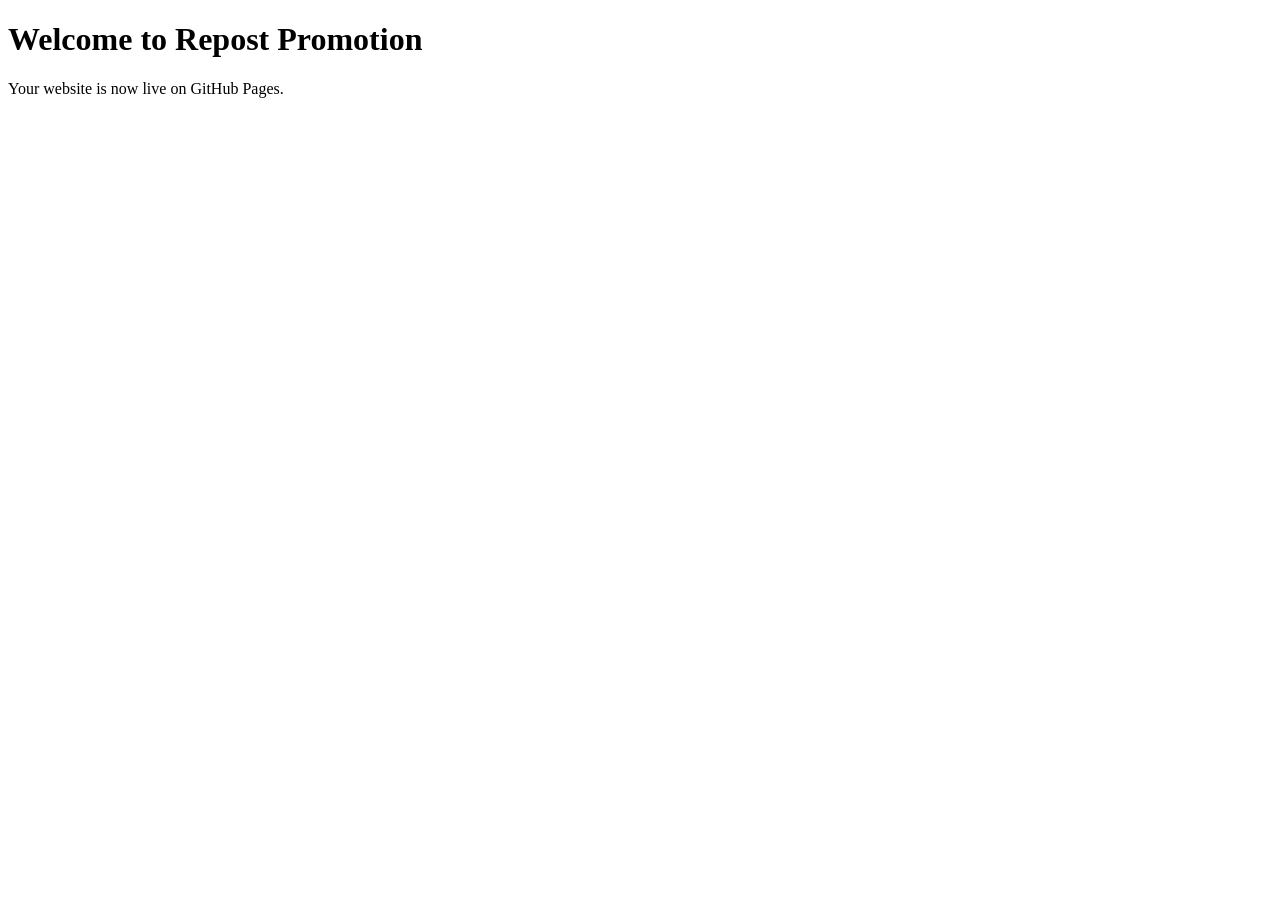
==== index.html @ 3991dccb "Create index.html" ====
<!DOCTYPE html>
<html lang="en">
<head>
    <meta charset="UTF-8">
    <meta name="viewport" content="width=device-width, initial-scale=1.0">
    <title>Repost Promotion</title>
</head>
<body>

<h1>Welcome to Repost Promotion</h1>

<p>Your website is now live on GitHub Pages.</p>

</body>
</html>
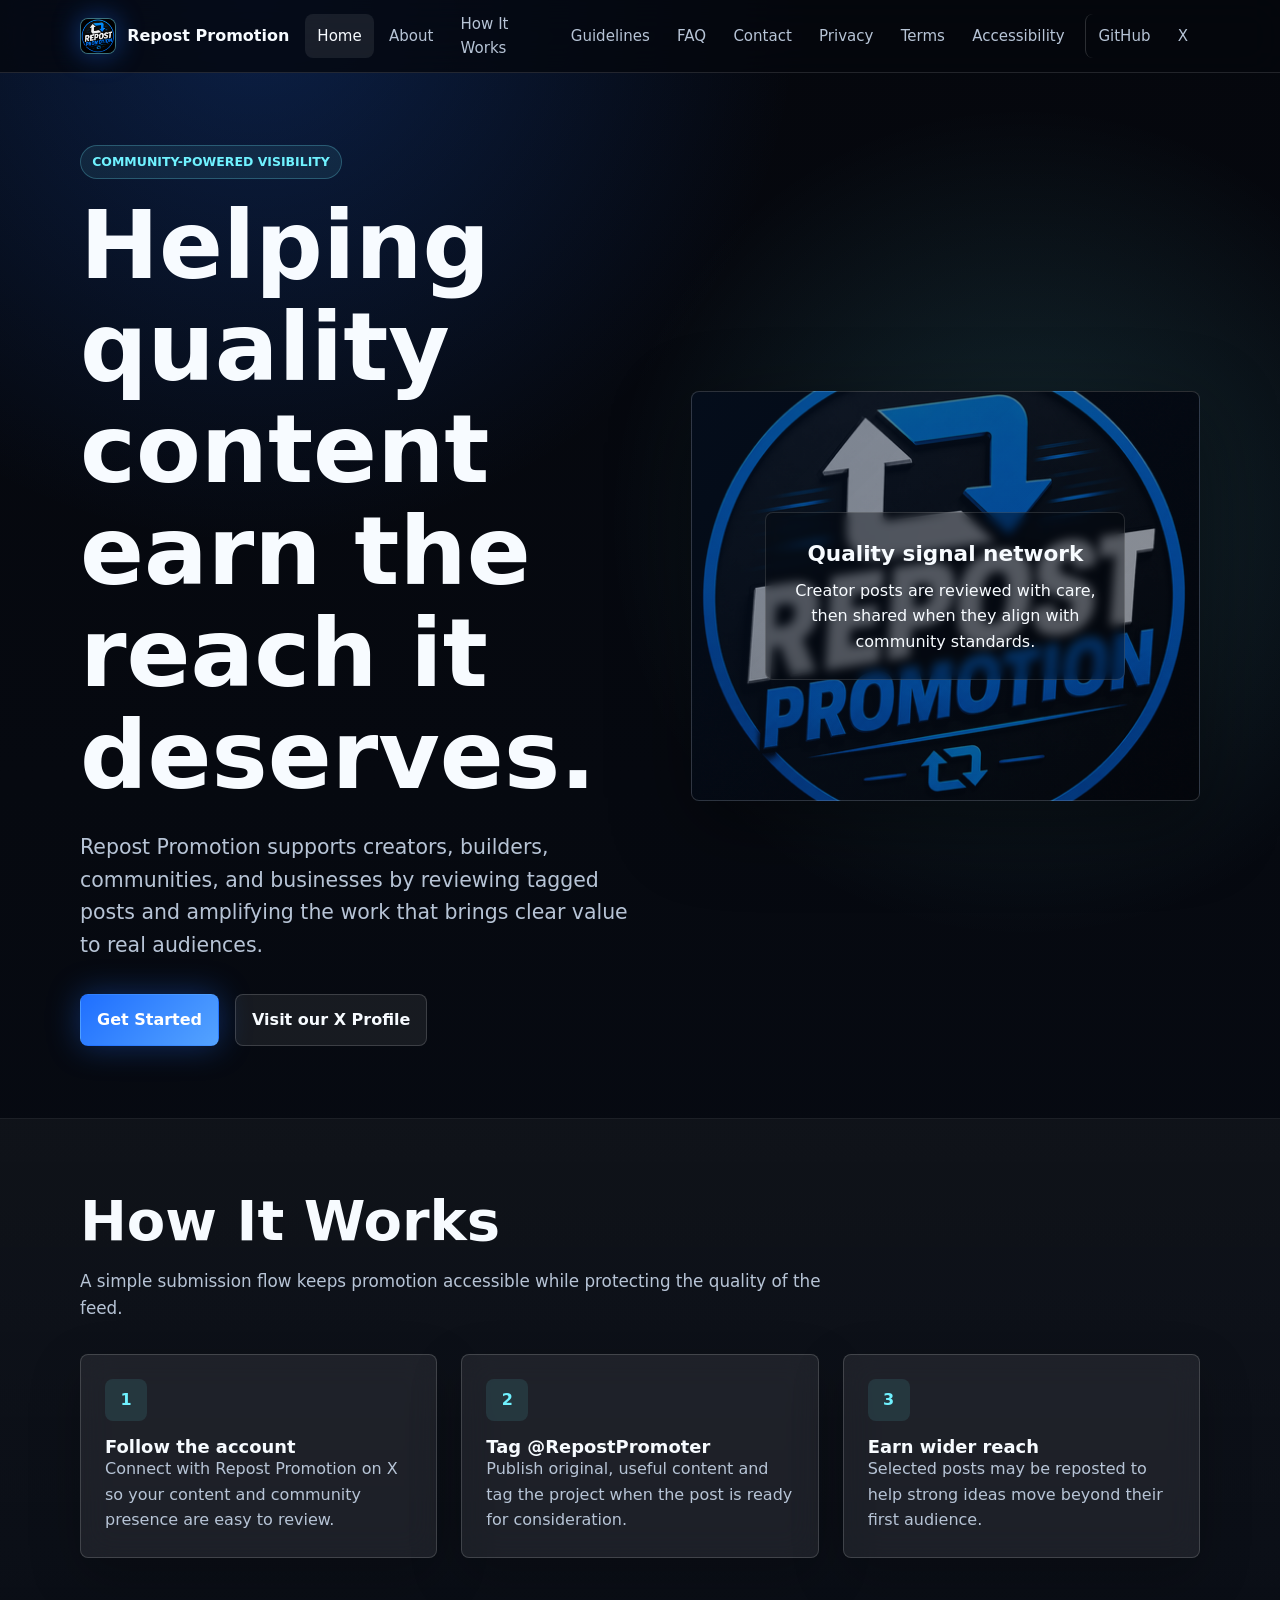
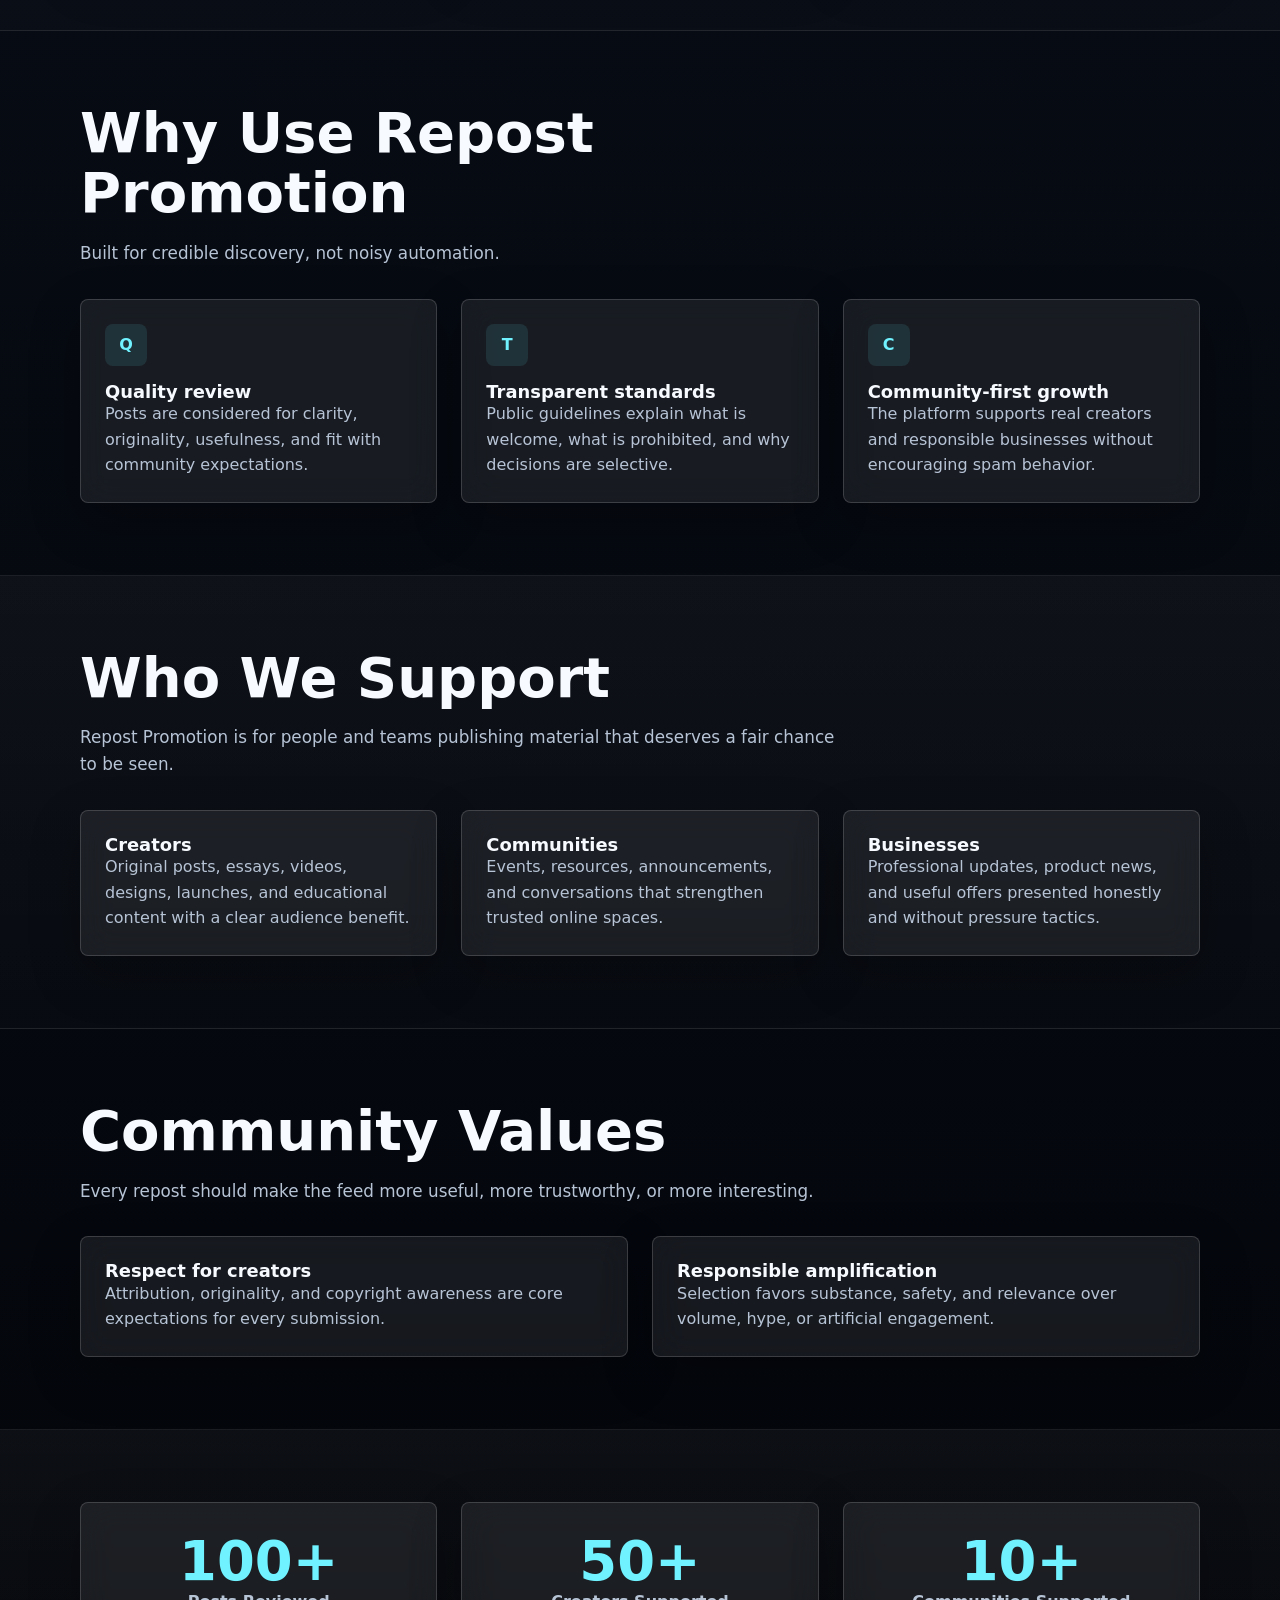
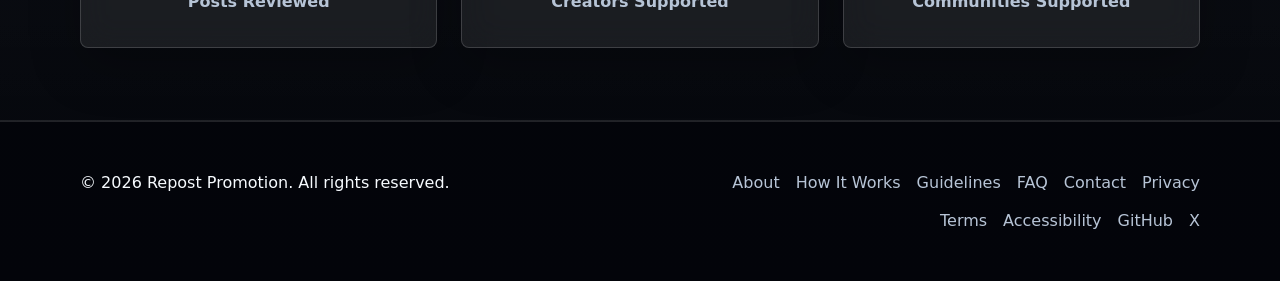
==== commit 5da61d26: "Add files via upload" ====
--- a/index.html
+++ b/index.html
@@ -1,15 +1,106 @@
-<!DOCTYPE html>
+﻿<!doctype html>
 <html lang="en">
 <head>
-    <meta charset="UTF-8">
-    <meta name="viewport" content="width=device-width, initial-scale=1.0">
-    <title>Repost Promotion</title>
+  <meta charset="utf-8">
+  <meta name="viewport" content="width=device-width, initial-scale=1">
+  <title>Repost Promotion | Community Reposts for Quality Content</title>
+  <meta name="description" content="Repost Promotion helps quality content reach wider audiences through trusted community reposts, transparent review, and responsible sharing standards.">
+  <link rel="canonical" href="https://repostpromotion.github.io/repost-promotion/">
+  <meta property="og:type" content="website">
+  <meta property="og:title" content="Repost Promotion | Community Reposts for Quality Content">
+  <meta property="og:description" content="A professional community repost platform built around quality, credibility, and creator respect.">
+  <meta property="og:url" content="https://repostpromotion.github.io/repost-promotion/">
+  <meta property="og:image" content="https://repostpromotion.github.io/repost-promotion/images/hero.webp">
+  <meta name="twitter:card" content="summary_large_image">
+  <meta name="twitter:title" content="Repost Promotion">
+  <meta name="twitter:description" content="Helping quality content reach a wider audience through community reposts.">
+  <meta name="theme-color" content="#1f6fff">
+  <link rel="icon" href="images/favicon.png">
+  <link rel="manifest" href="manifest.webmanifest">
+  <link rel="stylesheet" href="css/style.css">
+  <link rel="stylesheet" href="css/animations.css">
+  <link rel="stylesheet" href="css/responsive.css">
+  <script type="application/ld+json">{"@context":"https://schema.org","@type":"Organization","name":"Repost Promotion","url":"https://repostpromotion.github.io/repost-promotion/","sameAs":["https://github.com/RepostPromotion","https://x.com/RepostPromoter"],"description":"A community repost platform helping quality content reach a wider audience."}</script>
 </head>
 <body>
-
-<h1>Welcome to Repost Promotion</h1>
-
-<p>Your website is now live on GitHub Pages.</p>
-
+  <a class="skip-link" href="#main">Skip to content</a>
+  <header class="site-header">
+    <div class="container nav-wrap">
+      <a class="brand" href="index.html" aria-label="Repost Promotion home"><img class="brand-logo" src="images/repost.png" alt="" width="36" height="36"><span>Repost Promotion</span></a>
+      <button class="nav-toggle" type="button" data-nav-toggle aria-expanded="false" aria-controls="site-nav"><span class="sr-only">Open navigation</span><span class="nav-toggle-lines" aria-hidden="true"></span></button>
+      <nav class="site-nav" id="site-nav" data-site-nav aria-label="Primary navigation">
+        <a href="index.html" aria-current="page">Home</a><a href="about.html">About</a><a href="how-it-works.html">How It Works</a><a href="guidelines.html">Guidelines</a><a href="faq.html">FAQ</a><a href="contact.html">Contact</a><a href="privacy.html">Privacy</a><a href="terms.html">Terms</a><a href="accessibility.html">Accessibility</a><a class="external-nav" href="https://github.com/RepostPromotion">GitHub</a><a href="https://x.com/RepostPromoter">X</a>
+      </nav>
+    </div>
+  </header>
+  <main id="main">
+    <section class="hero">
+      <div class="container hero-grid">
+        <div class="reveal">
+          <p class="eyebrow">Community-powered visibility</p>
+          <h1>Helping quality content earn the reach it deserves.</h1>
+          <p class="lead">Repost Promotion supports creators, builders, communities, and businesses by reviewing tagged posts and amplifying the work that brings clear value to real audiences.</p>
+          <div class="actions"><a class="button button-primary" href="how-it-works.html">Get Started</a><a class="button button-secondary" href="https://x.com/RepostPromoter">Visit our X Profile</a></div>
+        </div>
+        <div class="hero-visual reveal">
+          <div class="image-fallback"><div class="signal-card"><strong>Quality signal network</strong><p>Creator posts are reviewed with care, then shared when they align with community standards.</p></div></div>
+        </div>
+      </div>
+    </section>
+    <section class="section section-alt" id="how-it-works">
+      <div class="container">
+        <div class="section-head reveal"><h2>How It Works</h2><p>A simple submission flow keeps promotion accessible while protecting the quality of the feed.</p></div>
+        <div class="grid grid-3">
+          <article class="card reveal"><div class="icon">1</div><h3>Follow the account</h3><p>Connect with Repost Promotion on X so your content and community presence are easy to review.</p></article>
+          <article class="card reveal"><div class="icon">2</div><h3>Tag @RepostPromoter</h3><p>Publish original, useful content and tag the project when the post is ready for consideration.</p></article>
+          <article class="card reveal"><div class="icon">3</div><h3>Earn wider reach</h3><p>Selected posts may be reposted to help strong ideas move beyond their first audience.</p></article>
+        </div>
+      </div>
+    </section>
+    <section class="section">
+      <div class="container">
+        <div class="section-head reveal"><h2>Why Use Repost Promotion</h2><p>Built for credible discovery, not noisy automation.</p></div>
+        <div class="grid grid-3">
+          <article class="card reveal"><div class="icon">Q</div><h3>Quality review</h3><p>Posts are considered for clarity, originality, usefulness, and fit with community expectations.</p></article>
+          <article class="card reveal"><div class="icon">T</div><h3>Transparent standards</h3><p>Public guidelines explain what is welcome, what is prohibited, and why decisions are selective.</p></article>
+          <article class="card reveal"><div class="icon">C</div><h3>Community-first growth</h3><p>The platform supports real creators and responsible businesses without encouraging spam behavior.</p></article>
+        </div>
+      </div>
+    </section>
+    <section class="section section-alt">
+      <div class="container">
+        <div class="section-head reveal"><h2>Who We Support</h2><p>Repost Promotion is for people and teams publishing material that deserves a fair chance to be seen.</p></div>
+        <div class="grid grid-3">
+          <article class="card reveal"><h3>Creators</h3><p>Original posts, essays, videos, designs, launches, and educational content with a clear audience benefit.</p></article>
+          <article class="card reveal"><h3>Communities</h3><p>Events, resources, announcements, and conversations that strengthen trusted online spaces.</p></article>
+          <article class="card reveal"><h3>Businesses</h3><p>Professional updates, product news, and useful offers presented honestly and without pressure tactics.</p></article>
+        </div>
+      </div>
+    </section>
+    <section class="section">
+      <div class="container">
+        <div class="section-head reveal"><h2>Community Values</h2><p>Every repost should make the feed more useful, more trustworthy, or more interesting.</p></div>
+        <div class="grid grid-2">
+          <article class="card reveal"><h3>Respect for creators</h3><p>Attribution, originality, and copyright awareness are core expectations for every submission.</p></article>
+          <article class="card reveal"><h3>Responsible amplification</h3><p>Selection favors substance, safety, and relevance over volume, hype, or artificial engagement.</p></article>
+        </div>
+      </div>
+    </section>
+    <section class="section section-alt">
+      <div class="container grid stats">
+        <div class="card stat reveal"><strong>100+</strong><span>Posts Reviewed</span></div>
+        <div class="card stat reveal"><strong>50+</strong><span>Creators Supported</span></div>
+        <div class="card stat reveal"><strong>10+</strong><span>Communities Supported</span></div>
+      </div>
+    </section>
+  </main>
+  <footer class="site-footer">
+    <div class="container footer-grid">
+      <p>&copy; <span data-current-year></span> Repost Promotion. All rights reserved.</p>
+      <nav class="footer-links" aria-label="Footer navigation"><a href="about.html">About</a><a href="how-it-works.html">How It Works</a><a href="guidelines.html">Guidelines</a><a href="faq.html">FAQ</a><a href="contact.html">Contact</a><a href="privacy.html">Privacy</a><a href="terms.html">Terms</a><a href="accessibility.html">Accessibility</a><a href="https://github.com/RepostPromotion">GitHub</a><a href="https://x.com/RepostPromoter">X</a></nav>
+    </div>
+  </footer>
+  <button class="back-to-top" type="button" data-back-to-top aria-label="Back to top">&uarr;</button>
+  <script src="js/main.js" defer></script><script src="js/navigation.js" defer></script><script src="js/animations.js" defer></script>
 </body>
 </html>
--- a/css/style.css
+++ b/css/style.css
@@ -0,0 +1,621 @@
+:root {
+  --bg: #05070d;
+  --bg-soft: #09111f;
+  --surface: rgba(255, 255, 255, 0.075);
+  --surface-strong: rgba(255, 255, 255, 0.12);
+  --text: #f7fbff;
+  --muted: #b7c4d6;
+  --line: rgba(255, 255, 255, 0.16);
+  --primary: #1f6fff;
+  --primary-strong: #54a3ff;
+  --cyan: #70f2ff;
+  --gray: #202734;
+  --shadow: 0 24px 80px rgba(0, 0, 0, 0.42);
+  --radius: 8px;
+  --container: 1120px;
+  --space-1: 0.5rem;
+  --space-2: 0.75rem;
+  --space-3: 1rem;
+  --space-4: 1.5rem;
+  --space-5: 2rem;
+  --space-6: 3rem;
+  --space-7: 4.5rem;
+  --font: Inter, ui-sans-serif, system-ui, -apple-system, BlinkMacSystemFont, "Segoe UI", sans-serif;
+}
+
+* {
+  box-sizing: border-box;
+}
+
+html {
+  scroll-behavior: smooth;
+}
+
+body {
+  margin: 0;
+  min-width: 320px;
+  color: var(--text);
+  background:
+    radial-gradient(circle at 20% 0%, rgba(31, 111, 255, 0.24), transparent 34rem),
+    radial-gradient(circle at 80% 15%, rgba(112, 242, 255, 0.14), transparent 26rem),
+    linear-gradient(180deg, var(--bg), #070b13 45%, #03050a);
+  font-family: var(--font);
+  line-height: 1.6;
+  text-rendering: optimizeLegibility;
+}
+
+body.menu-open {
+  overflow: hidden;
+}
+
+img {
+  max-width: 100%;
+  display: block;
+}
+
+a {
+  color: inherit;
+}
+
+a:focus-visible,
+button:focus-visible,
+summary:focus-visible {
+  outline: 3px solid var(--cyan);
+  outline-offset: 4px;
+}
+
+.skip-link {
+  position: absolute;
+  left: 1rem;
+  top: -5rem;
+  z-index: 1000;
+  padding: 0.75rem 1rem;
+  color: #03111d;
+  background: var(--cyan);
+  border-radius: var(--radius);
+  font-weight: 700;
+}
+
+.skip-link:focus {
+  top: 1rem;
+}
+
+.container {
+  width: min(100% - 2rem, var(--container));
+  margin-inline: auto;
+}
+
+.site-header {
+  position: sticky;
+  top: 0;
+  z-index: 100;
+  border-bottom: 1px solid rgba(255, 255, 255, 0.12);
+  background: rgba(5, 7, 13, 0.78);
+  backdrop-filter: blur(18px);
+}
+
+.nav-wrap {
+  min-height: 72px;
+  display: flex;
+  align-items: center;
+  justify-content: space-between;
+  gap: var(--space-3);
+}
+
+.brand {
+  display: inline-flex;
+  align-items: center;
+  gap: 0.7rem;
+  min-width: max-content;
+  text-decoration: none;
+  font-weight: 800;
+}
+
+.brand-logo {
+  width: 36px;
+  height: 36px;
+  border: 1px solid rgba(112, 242, 255, 0.4);
+  border-radius: var(--radius);
+  object-fit: cover;
+  background: rgba(255, 255, 255, 0.08);
+  box-shadow: 0 0 28px rgba(31, 111, 255, 0.45);
+}
+
+.nav-toggle {
+  width: 44px;
+  height: 44px;
+  display: none;
+  place-items: center;
+  border: 1px solid var(--line);
+  border-radius: var(--radius);
+  color: var(--text);
+  background: var(--surface);
+  cursor: pointer;
+}
+
+.nav-toggle-lines,
+.nav-toggle-lines::before,
+.nav-toggle-lines::after {
+  width: 20px;
+  height: 2px;
+  display: block;
+  background: currentColor;
+  transition: transform 180ms ease, opacity 180ms ease;
+}
+
+.nav-toggle-lines::before,
+.nav-toggle-lines::after {
+  content: "";
+  position: relative;
+}
+
+.nav-toggle-lines::before {
+  top: -7px;
+}
+
+.nav-toggle-lines::after {
+  top: 5px;
+}
+
+.nav-toggle[aria-expanded="true"] .nav-toggle-lines {
+  transform: rotate(45deg);
+}
+
+.nav-toggle[aria-expanded="true"] .nav-toggle-lines::before {
+  transform: translateY(7px) rotate(90deg);
+}
+
+.nav-toggle[aria-expanded="true"] .nav-toggle-lines::after {
+  opacity: 0;
+}
+
+.site-nav {
+  display: flex;
+  align-items: center;
+  gap: 0.2rem;
+}
+
+.site-nav a {
+  padding: 0.6rem 0.75rem;
+  border-radius: var(--radius);
+  color: var(--muted);
+  font-size: 0.94rem;
+  text-decoration: none;
+  transition: color 160ms ease, background 160ms ease;
+}
+
+.site-nav a:hover,
+.site-nav a[aria-current="page"] {
+  color: var(--text);
+  background: rgba(255, 255, 255, 0.08);
+}
+
+.external-nav {
+  border-left: 1px solid var(--line);
+  margin-left: 0.35rem;
+  padding-left: 0.35rem;
+}
+
+.hero {
+  min-height: calc(100vh - 72px);
+  display: grid;
+  align-items: center;
+  padding: var(--space-7) 0;
+  overflow: hidden;
+}
+
+.hero-grid {
+  display: grid;
+  grid-template-columns: minmax(0, 1.05fr) minmax(280px, 0.95fr);
+  gap: var(--space-6);
+  align-items: center;
+}
+
+.eyebrow {
+  width: fit-content;
+  margin: 0 0 var(--space-3);
+  padding: 0.38rem 0.7rem;
+  border: 1px solid rgba(112, 242, 255, 0.25);
+  border-radius: 999px;
+  color: var(--cyan);
+  background: rgba(112, 242, 255, 0.08);
+  font-size: 0.78rem;
+  font-weight: 800;
+  text-transform: uppercase;
+}
+
+h1,
+h2,
+h3 {
+  margin: 0;
+  line-height: 1.08;
+  letter-spacing: 0;
+}
+
+h1 {
+  max-width: 780px;
+  font-size: clamp(2.5rem, 8vw, 5.9rem);
+}
+
+h2 {
+  font-size: clamp(2rem, 5vw, 3.5rem);
+}
+
+h3 {
+  font-size: 1.12rem;
+}
+
+p {
+  margin: 0;
+}
+
+.lead {
+  max-width: 720px;
+  margin-top: var(--space-4);
+  color: var(--muted);
+  font-size: clamp(1.05rem, 2.5vw, 1.28rem);
+}
+
+.actions {
+  display: flex;
+  flex-wrap: wrap;
+  gap: var(--space-3);
+  margin-top: var(--space-5);
+}
+
+.actions-center {
+  justify-content: center;
+}
+
+.button {
+  min-height: 46px;
+  display: inline-flex;
+  align-items: center;
+  justify-content: center;
+  gap: 0.55rem;
+  padding: 0.78rem 1rem;
+  border: 1px solid transparent;
+  border-radius: var(--radius);
+  font-weight: 800;
+  text-decoration: none;
+  transition: transform 160ms ease, border-color 160ms ease, background 160ms ease;
+}
+
+.button:hover {
+  transform: translateY(-2px);
+}
+
+.button-primary {
+  color: white;
+  background: linear-gradient(135deg, var(--primary), var(--primary-strong));
+  box-shadow: 0 0 32px rgba(31, 111, 255, 0.36);
+}
+
+.button-secondary {
+  border-color: var(--line);
+  color: var(--text);
+  background: rgba(255, 255, 255, 0.07);
+}
+
+.hero-visual {
+  position: relative;
+  min-height: 410px;
+  border: 1px solid var(--line);
+  border-radius: 8px;
+  overflow: hidden;
+  background:
+    linear-gradient(135deg, rgba(8, 25, 52, 0.52), rgba(7, 14, 27, 0.42)),
+    url("../images/repost.png") center / cover no-repeat,
+    #09111f;
+  box-shadow: var(--shadow);
+}
+
+.image-fallback {
+  position: absolute;
+  inset: 0;
+  display: grid;
+  place-items: center;
+  padding: var(--space-5);
+  text-align: center;
+}
+
+.signal-card {
+  position: relative;
+  width: min(100%, 360px);
+  padding: var(--space-4);
+  border: 1px solid rgba(255, 255, 255, 0.13);
+  border-radius: var(--radius);
+  background: rgba(5, 7, 13, 0.38);
+  backdrop-filter: blur(5px);
+  overflow: hidden;
+}
+
+.signal-card strong,
+.signal-card p {
+  position: relative;
+  z-index: 1;
+}
+
+.signal-card strong {
+  display: block;
+  margin-bottom: 0.4rem;
+  font-size: 1.35rem;
+}
+
+.section {
+  padding: var(--space-7) 0;
+}
+
+.section-alt {
+  background: linear-gradient(180deg, rgba(255, 255, 255, 0.035), rgba(255, 255, 255, 0.01));
+  border-block: 1px solid rgba(255, 255, 255, 0.08);
+}
+
+.section-head {
+  max-width: 760px;
+  margin-bottom: var(--space-5);
+}
+
+.section-head p {
+  margin-top: var(--space-3);
+  color: var(--muted);
+  font-size: 1.05rem;
+}
+
+.grid {
+  display: grid;
+  gap: var(--space-4);
+}
+
+.grid-3 {
+  grid-template-columns: repeat(3, minmax(0, 1fr));
+}
+
+.grid-2 {
+  grid-template-columns: repeat(2, minmax(0, 1fr));
+}
+
+.card,
+.glass-panel {
+  border: 1px solid var(--line);
+  border-radius: var(--radius);
+  background: var(--surface);
+  box-shadow: 0 18px 52px rgba(0, 0, 0, 0.24);
+  backdrop-filter: blur(16px);
+}
+
+.card {
+  padding: var(--space-4);
+}
+
+.card p,
+.glass-panel p,
+.legal-content p,
+.legal-content li {
+  color: var(--muted);
+}
+
+.icon {
+  width: 42px;
+  height: 42px;
+  display: grid;
+  place-items: center;
+  margin-bottom: var(--space-3);
+  border-radius: var(--radius);
+  color: var(--cyan);
+  background: rgba(112, 242, 255, 0.1);
+  font-weight: 900;
+}
+
+.stats {
+  grid-template-columns: repeat(3, minmax(0, 1fr));
+}
+
+.stat {
+  padding: var(--space-5);
+  text-align: center;
+}
+
+.stat strong {
+  display: block;
+  color: var(--cyan);
+  font-size: clamp(2rem, 5vw, 3.4rem);
+  line-height: 1;
+}
+
+.stat span {
+  color: var(--muted);
+  font-weight: 700;
+}
+
+.page-hero {
+  padding: var(--space-7) 0 var(--space-6);
+}
+
+.page-hero .lead {
+  max-width: 820px;
+}
+
+.step {
+  display: grid;
+  grid-template-columns: auto 1fr;
+  gap: var(--space-3);
+}
+
+.step-number {
+  width: 42px;
+  height: 42px;
+  display: grid;
+  place-items: center;
+  border-radius: 50%;
+  color: white;
+  background: var(--primary);
+  font-weight: 900;
+}
+
+.legal-content {
+  max-width: 840px;
+}
+
+.legal-content h2 {
+  margin-top: var(--space-6);
+  font-size: 1.7rem;
+}
+
+.legal-content p,
+.legal-content ul {
+  margin-top: var(--space-3);
+}
+
+.legal-content ul {
+  padding-left: 1.25rem;
+}
+
+.faq-list {
+  display: grid;
+  gap: var(--space-3);
+}
+
+.faq-item {
+  overflow: hidden;
+}
+
+.faq-item summary {
+  display: flex;
+  align-items: center;
+  justify-content: space-between;
+  gap: var(--space-3);
+  padding: var(--space-4);
+  cursor: pointer;
+  font-weight: 800;
+  list-style: none;
+}
+
+.faq-item summary::-webkit-details-marker {
+  display: none;
+}
+
+.faq-item summary::after {
+  content: "+";
+  color: var(--cyan);
+  font-size: 1.4rem;
+}
+
+.faq-item[open] summary::after {
+  content: "-";
+}
+
+.faq-item p {
+  padding: 0 var(--space-4) var(--space-4);
+}
+
+.contact-methods {
+  align-items: stretch;
+}
+
+.future-slot {
+  color: var(--muted);
+  border-style: dashed;
+}
+
+.site-footer {
+  padding: var(--space-6) 0;
+  border-top: 1px solid rgba(255, 255, 255, 0.12);
+  background: rgba(3, 5, 10, 0.72);
+}
+
+.footer-grid {
+  display: grid;
+  grid-template-columns: 1.2fr 1fr;
+  gap: var(--space-5);
+}
+
+.footer-links {
+  display: flex;
+  flex-wrap: wrap;
+  gap: 0.75rem 1rem;
+  justify-content: flex-end;
+}
+
+.footer-links a {
+  color: var(--muted);
+  text-decoration: none;
+}
+
+.footer-links a:hover {
+  color: var(--text);
+}
+
+.back-to-top {
+  position: fixed;
+  right: 1rem;
+  bottom: 1rem;
+  z-index: 90;
+  width: 44px;
+  height: 44px;
+  border: 1px solid var(--line);
+  border-radius: var(--radius);
+  color: white;
+  background: rgba(31, 111, 255, 0.9);
+  box-shadow: var(--shadow);
+  cursor: pointer;
+  opacity: 0;
+  pointer-events: none;
+  transform: translateY(12px);
+  transition: opacity 160ms ease, transform 160ms ease;
+}
+
+.back-to-top.is-visible {
+  opacity: 1;
+  pointer-events: auto;
+  transform: translateY(0);
+}
+
+.not-found {
+  min-height: calc(100vh - 72px);
+  display: grid;
+  place-items: center;
+  text-align: center;
+}
+
+.orbital {
+  width: 180px;
+  height: 180px;
+  margin: 0 auto var(--space-5);
+  border: 1px solid rgba(112, 242, 255, 0.36);
+  border-radius: 50%;
+  position: relative;
+}
+
+.orbital::before,
+.orbital::after {
+  content: "";
+  position: absolute;
+  inset: 24px;
+  border: 1px solid rgba(31, 111, 255, 0.5);
+  border-radius: 50%;
+  transform: rotate(50deg);
+}
+
+.orbital span {
+  position: absolute;
+  left: 50%;
+  top: -8px;
+  width: 16px;
+  height: 16px;
+  border-radius: 50%;
+  background: var(--cyan);
+  box-shadow: 0 0 24px rgba(112, 242, 255, 0.9);
+}
+
+.sr-only {
+  position: absolute;
+  width: 1px;
+  height: 1px;
+  padding: 0;
+  margin: -1px;
+  overflow: hidden;
+  clip: rect(0, 0, 0, 0);
+  white-space: nowrap;
+  border: 0;
+}
--- a/css/animations.css
+++ b/css/animations.css
@@ -0,0 +1,50 @@
+.reveal {
+  opacity: 0;
+  transform: translateY(18px);
+  transition: opacity 580ms ease, transform 580ms ease;
+}
+
+.reveal.is-visible {
+  opacity: 1;
+  transform: translateY(0);
+}
+
+.hero-visual {
+  animation: float-panel 7s ease-in-out infinite;
+}
+
+.orbital {
+  animation: rotate-ring 8s linear infinite;
+}
+
+@keyframes float-panel {
+  0%,
+  100% {
+    transform: translateY(0);
+  }
+  50% {
+    transform: translateY(-10px);
+  }
+}
+
+@keyframes rotate-ring {
+  to {
+    transform: rotate(360deg);
+  }
+}
+
+@media (prefers-reduced-motion: reduce) {
+  *,
+  *::before,
+  *::after {
+    scroll-behavior: auto !important;
+    animation-duration: 0.01ms !important;
+    animation-iteration-count: 1 !important;
+    transition-duration: 0.01ms !important;
+  }
+
+  .reveal {
+    opacity: 1;
+    transform: none;
+  }
+}
--- a/css/responsive.css
+++ b/css/responsive.css
@@ -0,0 +1,89 @@
+@media (max-width: 980px) {
+  .nav-toggle {
+    display: grid;
+  }
+
+  .site-nav {
+    position: fixed;
+    inset: 72px 0 auto 0;
+    display: grid;
+    gap: 0;
+    padding: 1rem;
+    border-bottom: 1px solid var(--line);
+    background: rgba(5, 7, 13, 0.96);
+    transform: translateY(-120%);
+    visibility: hidden;
+    transition: transform 180ms ease, visibility 180ms ease;
+  }
+
+  .site-nav.is-open {
+    transform: translateY(0);
+    visibility: visible;
+  }
+
+  .site-nav a {
+    min-height: 46px;
+    display: flex;
+    align-items: center;
+  }
+
+  .external-nav {
+    border-left: 0;
+    border-top: 1px solid var(--line);
+    margin-left: 0;
+    padding-left: 0.75rem;
+  }
+
+  .hero-grid,
+  .grid-3,
+  .grid-2,
+  .stats,
+  .footer-grid {
+    grid-template-columns: 1fr;
+  }
+
+  .hero {
+    min-height: auto;
+  }
+
+  .hero-visual {
+    min-height: 320px;
+  }
+
+  .hero-visual img {
+    min-height: 320px;
+  }
+
+  .footer-links {
+    justify-content: flex-start;
+  }
+}
+
+@media (max-width: 560px) {
+  .container {
+    width: min(100% - 1.25rem, var(--container));
+  }
+
+  .brand span {
+    max-width: 175px;
+    white-space: nowrap;
+    overflow: hidden;
+    text-overflow: ellipsis;
+  }
+
+  .actions,
+  .button {
+    width: 100%;
+  }
+
+  .section,
+  .page-hero {
+    padding: 3.5rem 0;
+  }
+
+  .card,
+  .stat,
+  .signal-card {
+    padding: 1.15rem;
+  }
+}
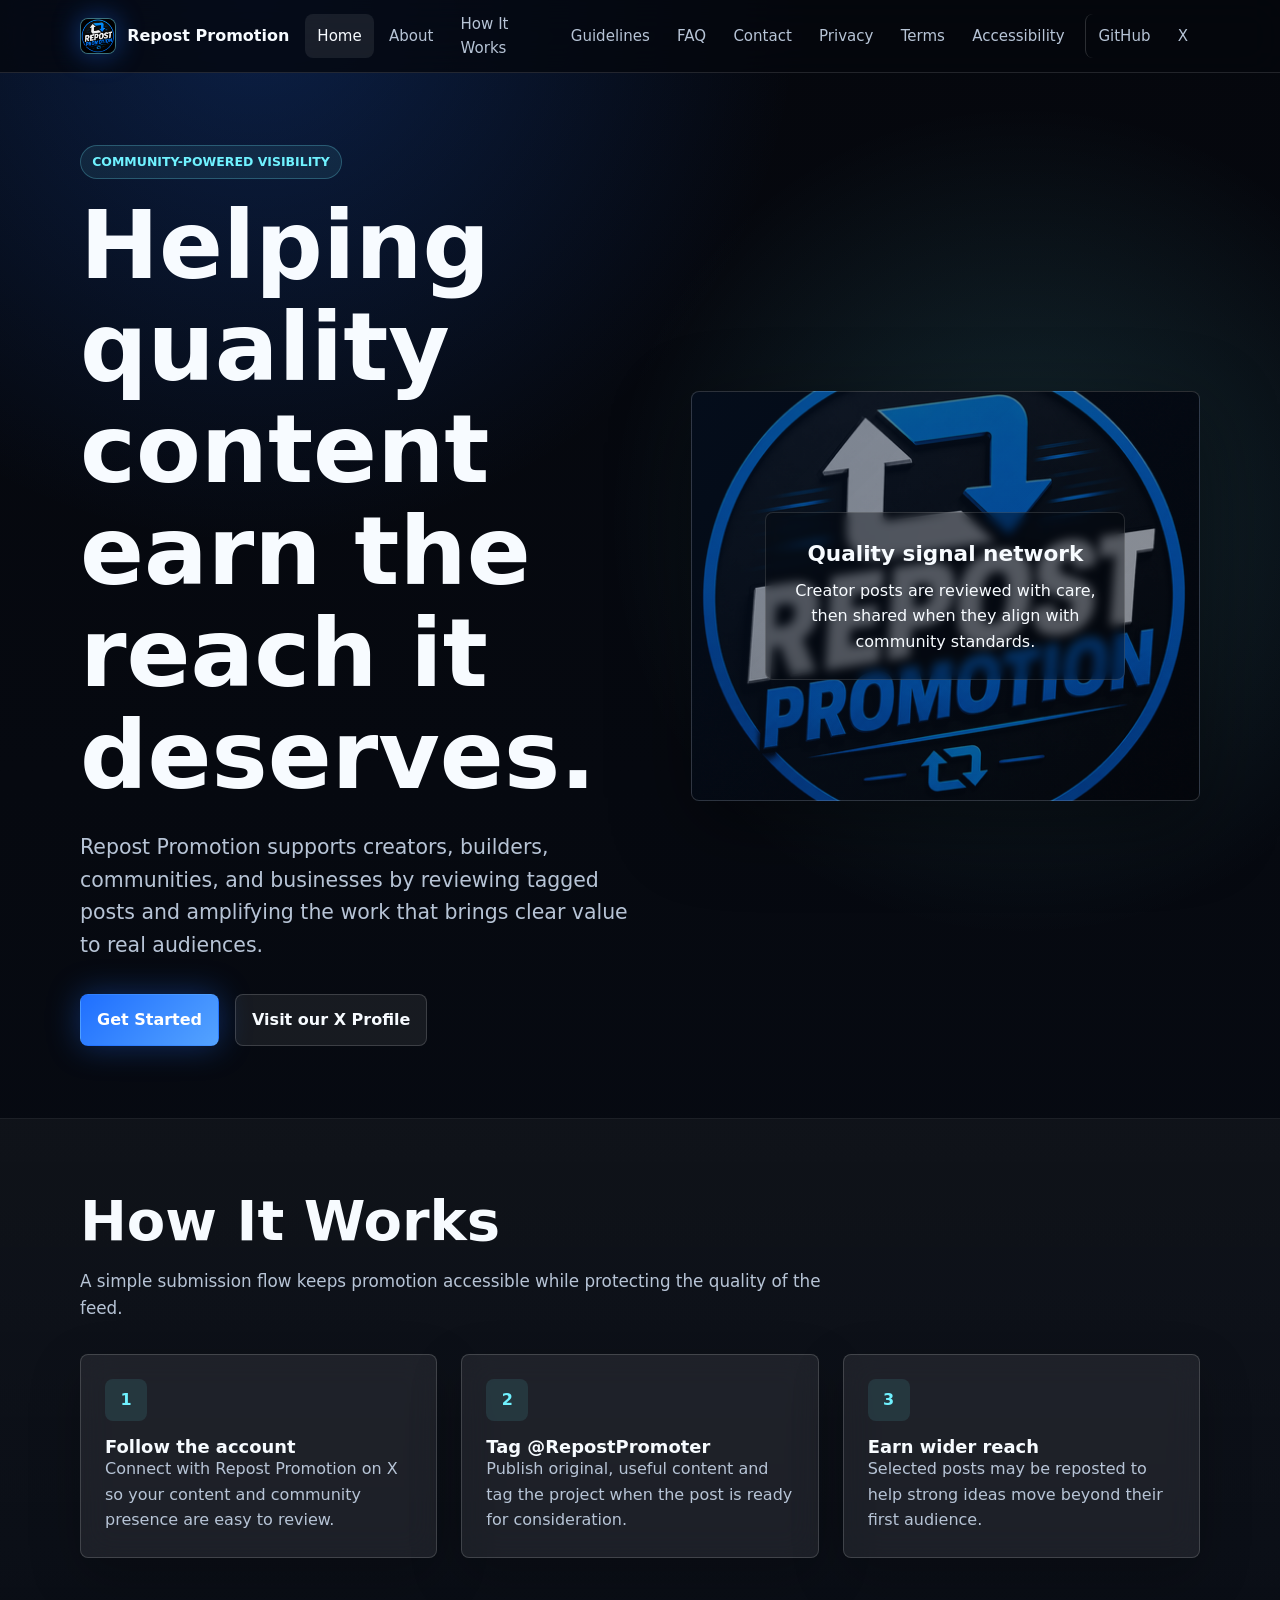
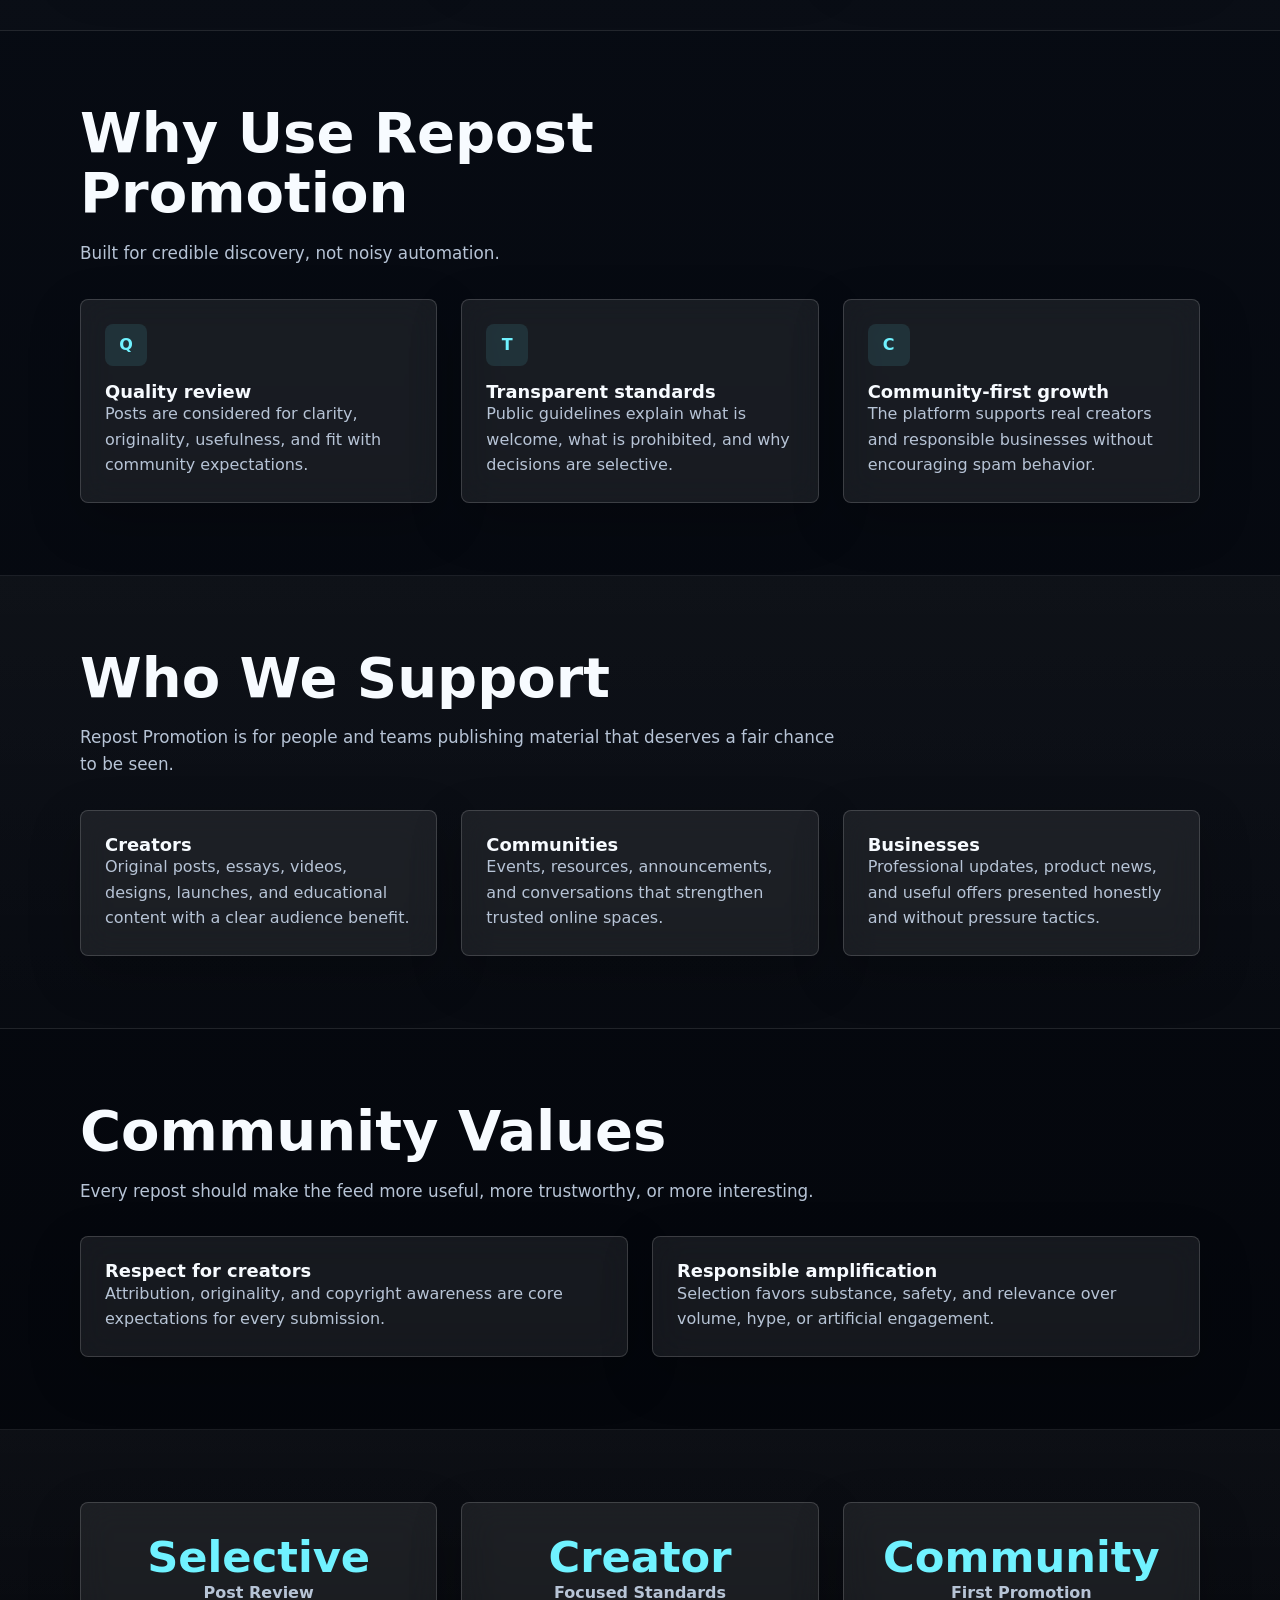
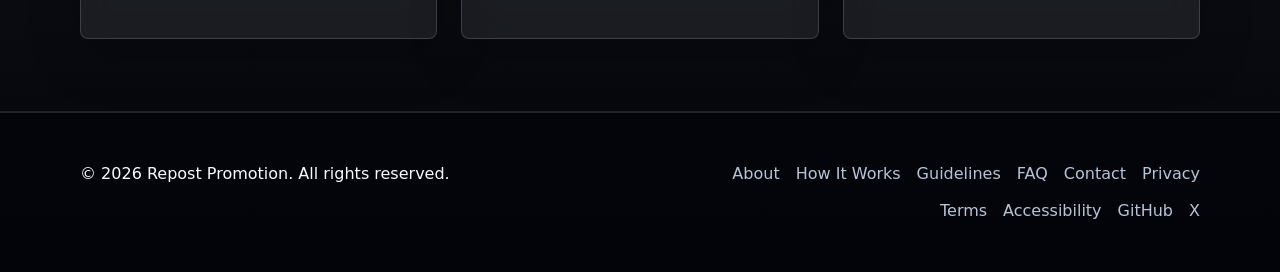
==== commit 28901b42: "Update index.html" ====
--- a/index.html
+++ b/index.html
@@ -1,4 +1,4 @@
-﻿<!doctype html>
+<!doctype html>
 <html lang="en">
 <head>
   <meta charset="utf-8">
@@ -87,10 +87,10 @@
       </div>
     </section>
     <section class="section section-alt">
-      <div class="container grid stats">
-        <div class="card stat reveal"><strong>100+</strong><span>Posts Reviewed</span></div>
-        <div class="card stat reveal"><strong>50+</strong><span>Creators Supported</span></div>
-        <div class="card stat reveal"><strong>10+</strong><span>Communities Supported</span></div>
+        <div class="container grid stats">
+        <div class="card stat reveal"><strong>Selective</strong><span>Post Review</span></div>
+        <div class="card stat reveal"><strong>Creator</strong><span>Focused Standards</span></div>
+        <div class="card stat reveal"><strong>Community</strong><span>First Promotion</span></div>
       </div>
     </section>
   </main>
--- a/css/style.css
+++ b/css/style.css
@@ -419,8 +419,8 @@
 .stat strong {
   display: block;
   color: var(--cyan);
-  font-size: clamp(2rem, 5vw, 3.4rem);
-  line-height: 1;
+  font-size: clamp(1.6rem, 3.5vw, 2.7rem);
+  line-height: 1.05;
 }
 
 .stat span {
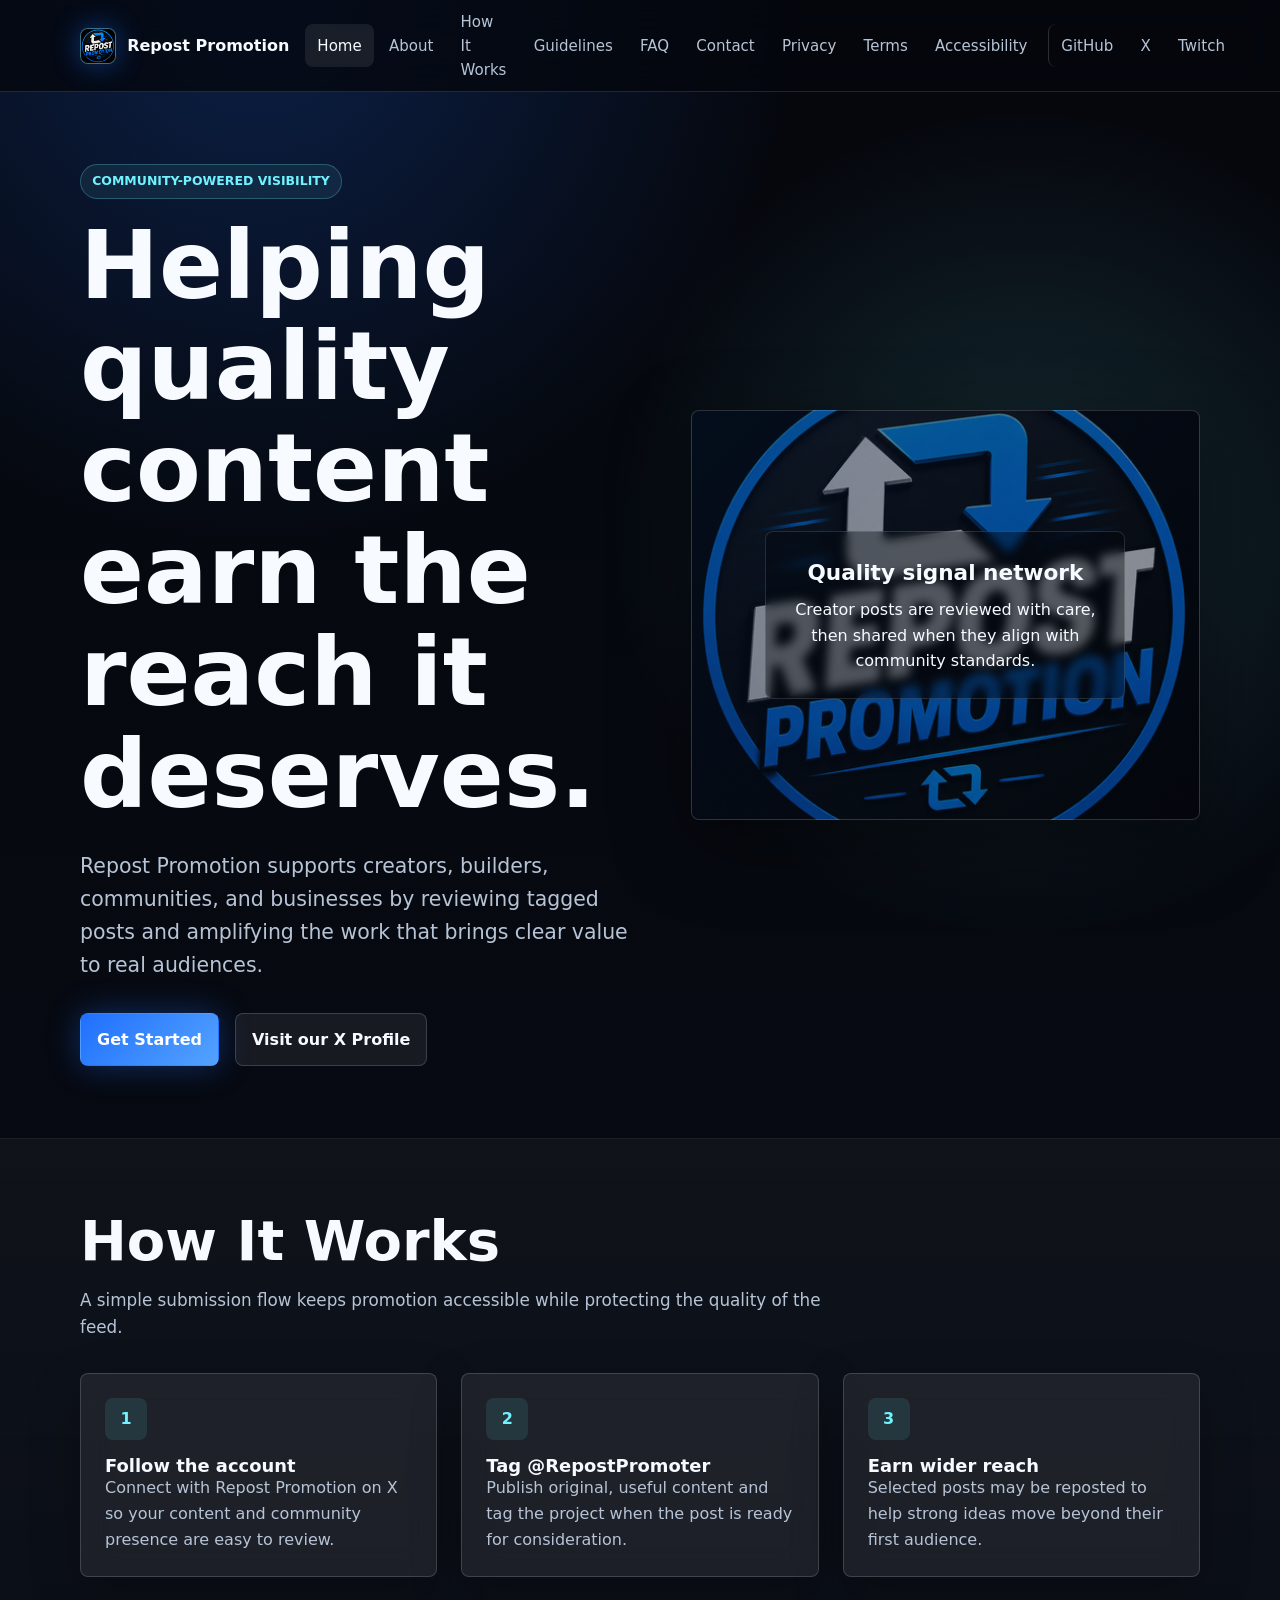
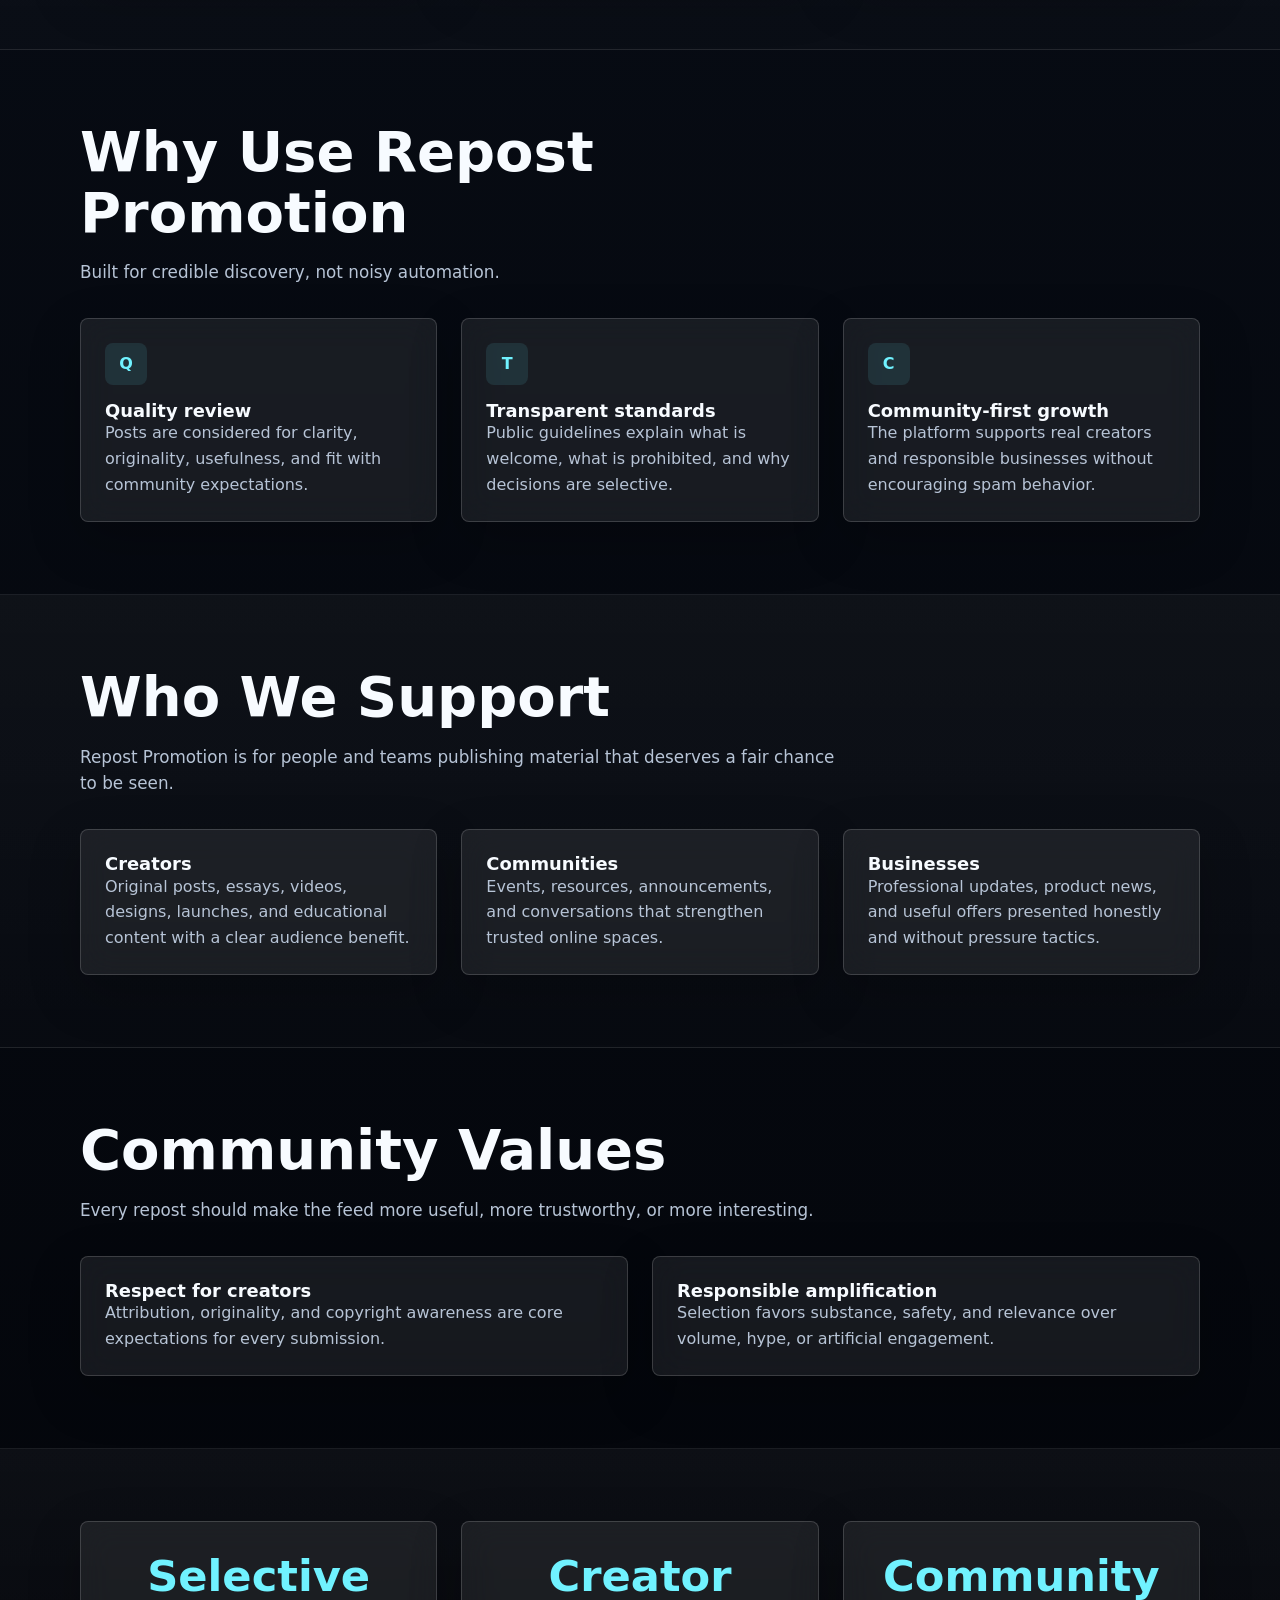
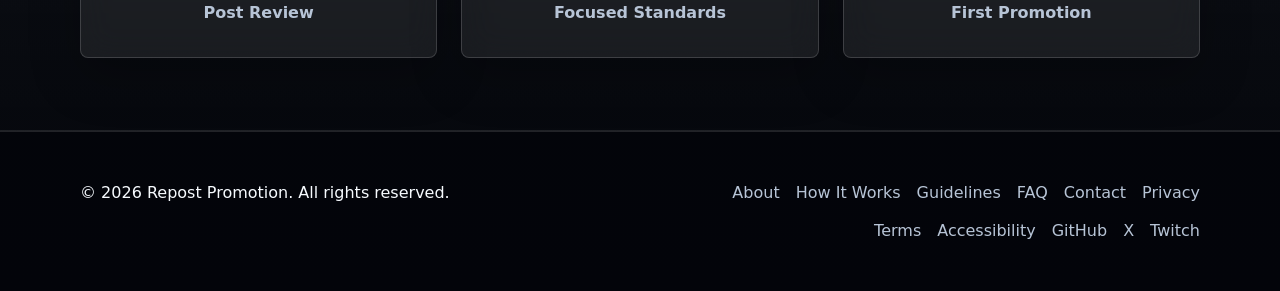
==== commit d706ebc9: "Update index.html" ====
--- a/index.html
+++ b/index.html
@@ -20,7 +20,7 @@
   <link rel="stylesheet" href="css/style.css">
   <link rel="stylesheet" href="css/animations.css">
   <link rel="stylesheet" href="css/responsive.css">
-  <script type="application/ld+json">{"@context":"https://schema.org","@type":"Organization","name":"Repost Promotion","url":"https://repostpromotion.github.io/repost-promotion/","sameAs":["https://github.com/RepostPromotion","https://x.com/RepostPromoter"],"description":"A community repost platform helping quality content reach a wider audience."}</script>
+  <script type="application/ld+json">{"@context":"https://schema.org","@type":"Organization","name":"Repost Promotion","url":"https://repostpromotion.github.io/repost-promotion/","sameAs":["https://github.com/RepostPromotion","https://x.com/RepostPromoter","https://www.twitch.tv/repostpromoter/about"],"description":"A community repost platform helping quality content reach a wider audience."}</script>
 </head>
 <body>
   <a class="skip-link" href="#main">Skip to content</a>
@@ -29,7 +29,7 @@
       <a class="brand" href="index.html" aria-label="Repost Promotion home"><img class="brand-logo" src="images/repost.png" alt="" width="36" height="36"><span>Repost Promotion</span></a>
       <button class="nav-toggle" type="button" data-nav-toggle aria-expanded="false" aria-controls="site-nav"><span class="sr-only">Open navigation</span><span class="nav-toggle-lines" aria-hidden="true"></span></button>
       <nav class="site-nav" id="site-nav" data-site-nav aria-label="Primary navigation">
-        <a href="index.html" aria-current="page">Home</a><a href="about.html">About</a><a href="how-it-works.html">How It Works</a><a href="guidelines.html">Guidelines</a><a href="faq.html">FAQ</a><a href="contact.html">Contact</a><a href="privacy.html">Privacy</a><a href="terms.html">Terms</a><a href="accessibility.html">Accessibility</a><a class="external-nav" href="https://github.com/RepostPromotion">GitHub</a><a href="https://x.com/RepostPromoter">X</a>
+        <a href="index.html" aria-current="page">Home</a><a href="about.html">About</a><a href="how-it-works.html">How It Works</a><a href="guidelines.html">Guidelines</a><a href="faq.html">FAQ</a><a href="contact.html">Contact</a><a href="privacy.html">Privacy</a><a href="terms.html">Terms</a><a href="accessibility.html">Accessibility</a><a class="external-nav" href="https://github.com/RepostPromotion">GitHub</a><a href="https://x.com/RepostPromoter">X</a><a href="https://www.twitch.tv/repostpromoter/about">Twitch</a>
       </nav>
     </div>
   </header>
@@ -97,7 +97,7 @@
   <footer class="site-footer">
     <div class="container footer-grid">
       <p>&copy; <span data-current-year></span> Repost Promotion. All rights reserved.</p>
-      <nav class="footer-links" aria-label="Footer navigation"><a href="about.html">About</a><a href="how-it-works.html">How It Works</a><a href="guidelines.html">Guidelines</a><a href="faq.html">FAQ</a><a href="contact.html">Contact</a><a href="privacy.html">Privacy</a><a href="terms.html">Terms</a><a href="accessibility.html">Accessibility</a><a href="https://github.com/RepostPromotion">GitHub</a><a href="https://x.com/RepostPromoter">X</a></nav>
+      <nav class="footer-links" aria-label="Footer navigation"><a href="about.html">About</a><a href="how-it-works.html">How It Works</a><a href="guidelines.html">Guidelines</a><a href="faq.html">FAQ</a><a href="contact.html">Contact</a><a href="privacy.html">Privacy</a><a href="terms.html">Terms</a><a href="accessibility.html">Accessibility</a><a href="https://github.com/RepostPromotion">GitHub</a><a href="https://x.com/RepostPromoter">X</a><a href="https://www.twitch.tv/repostpromoter/about">Twitch</a></nav>
     </div>
   </footer>
   <button class="back-to-top" type="button" data-back-to-top aria-label="Back to top">&uarr;</button>
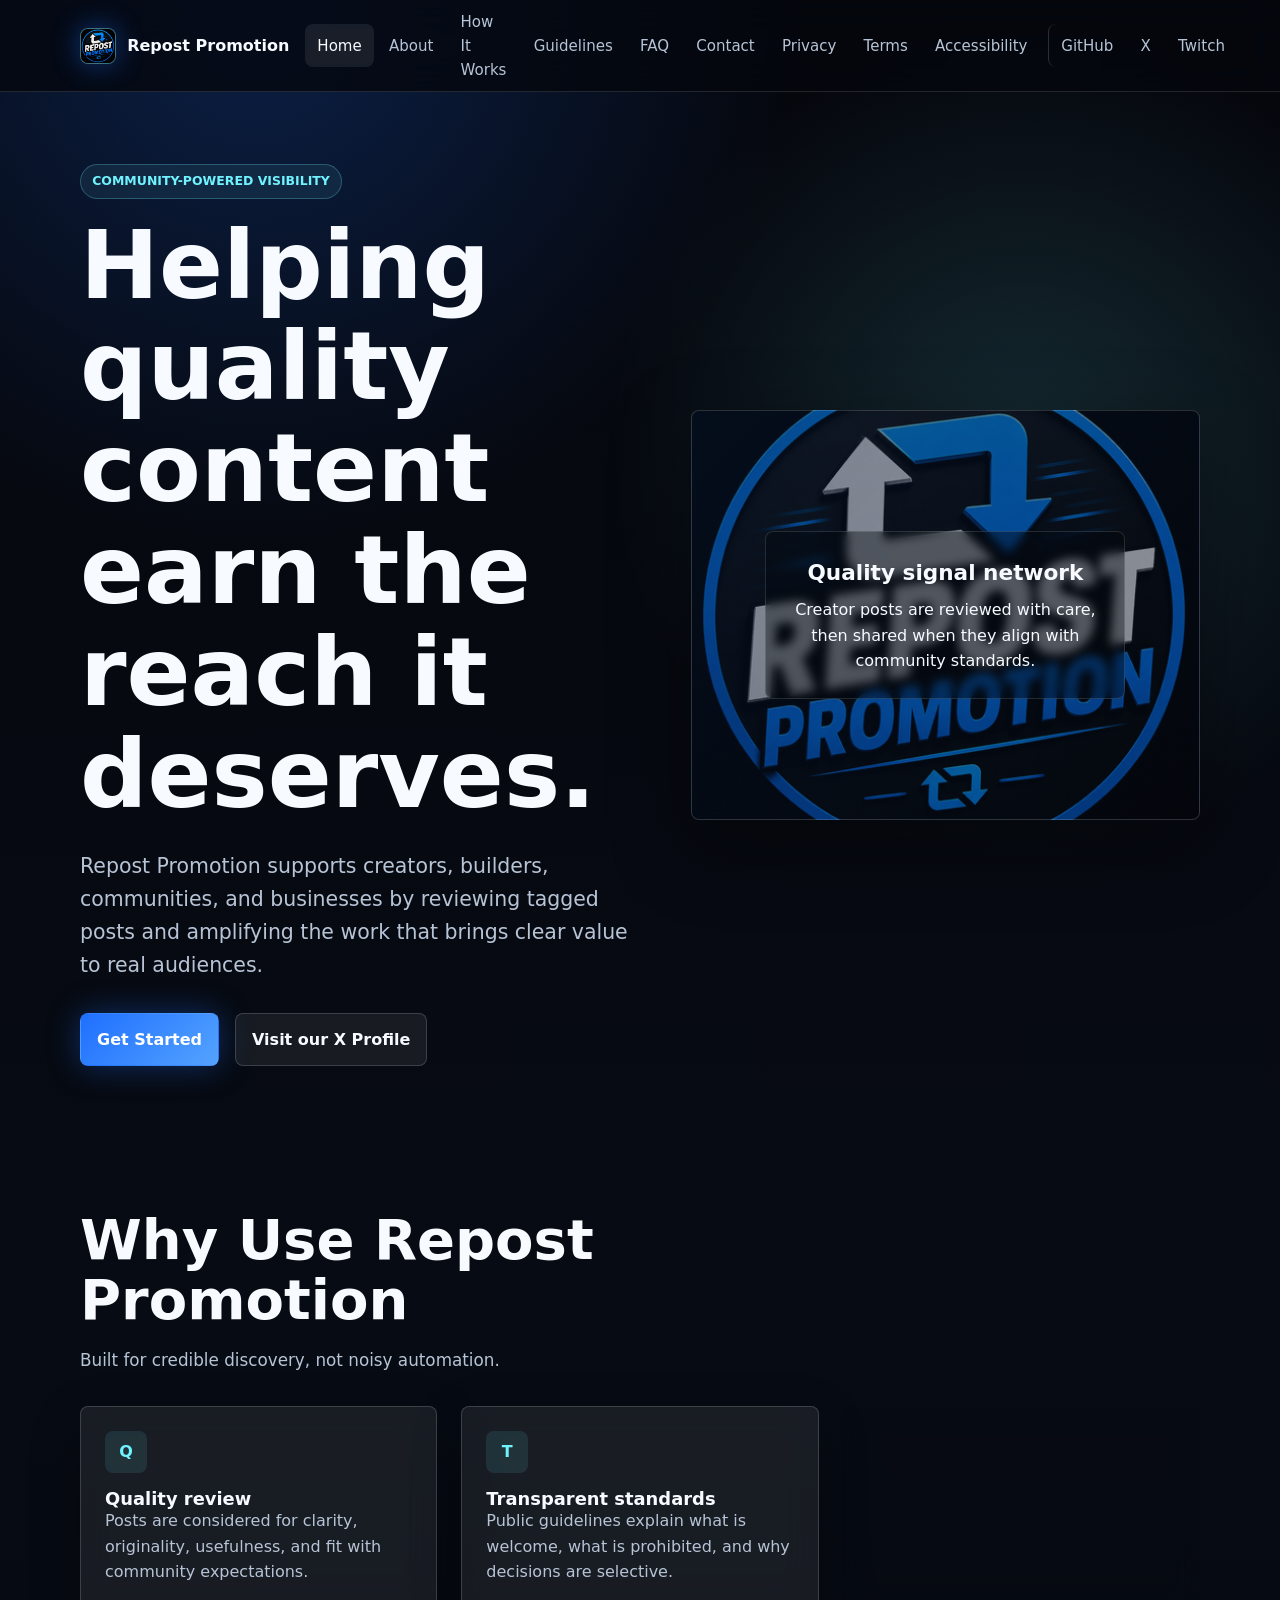
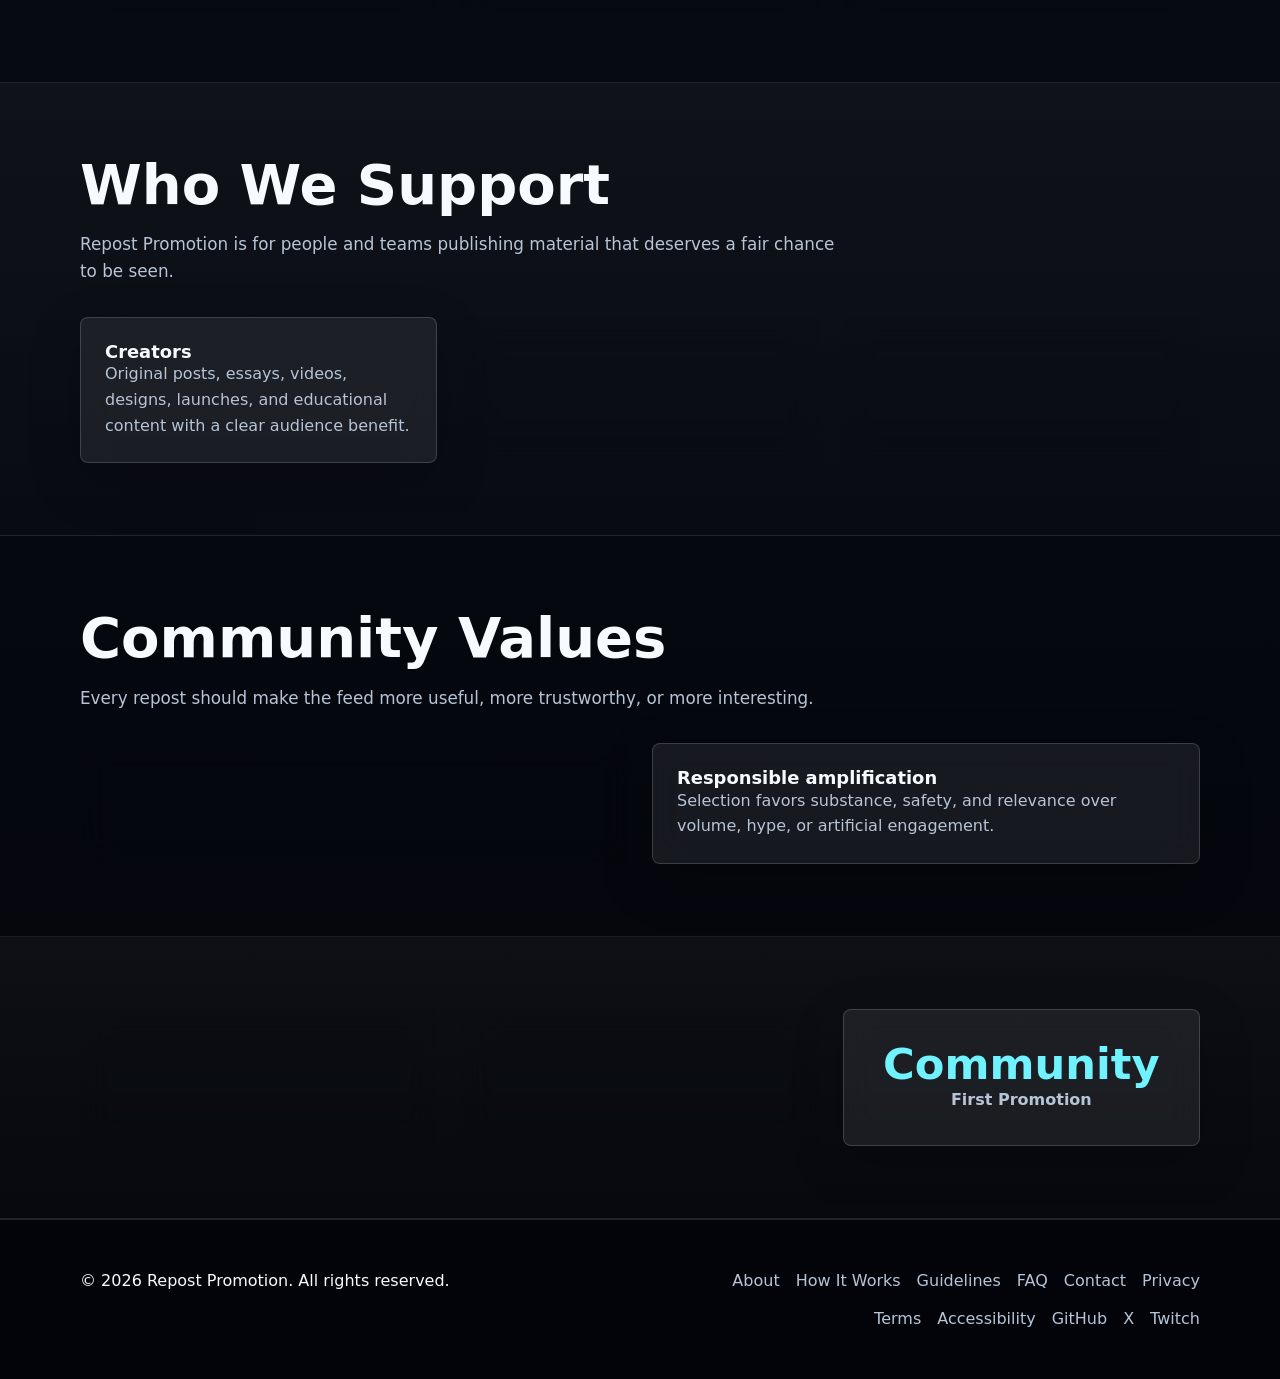
==== commit 63d7f625: "Update index.html" ====
--- a/index.html
+++ b/index.html
@@ -1,106 +1,185 @@
 <!doctype html>
 <html lang="en">
-<head>
-  <meta charset="utf-8">
-  <meta name="viewport" content="width=device-width, initial-scale=1">
-  <title>Repost Promotion | Community Reposts for Quality Content</title>
-  <meta name="description" content="Repost Promotion helps quality content reach wider audiences through trusted community reposts, transparent review, and responsible sharing standards.">
-  <link rel="canonical" href="https://repostpromotion.github.io/repost-promotion/">
-  <meta property="og:type" content="website">
-  <meta property="og:title" content="Repost Promotion | Community Reposts for Quality Content">
-  <meta property="og:description" content="A professional community repost platform built around quality, credibility, and creator respect.">
-  <meta property="og:url" content="https://repostpromotion.github.io/repost-promotion/">
-  <meta property="og:image" content="https://repostpromotion.github.io/repost-promotion/images/hero.webp">
-  <meta name="twitter:card" content="summary_large_image">
-  <meta name="twitter:title" content="Repost Promotion">
-  <meta name="twitter:description" content="Helping quality content reach a wider audience through community reposts.">
-  <meta name="theme-color" content="#1f6fff">
-  <link rel="icon" href="images/favicon.png">
-  <link rel="manifest" href="manifest.webmanifest">
-  <link rel="stylesheet" href="css/style.css">
-  <link rel="stylesheet" href="css/animations.css">
-  <link rel="stylesheet" href="css/responsive.css">
-  <script type="application/ld+json">{"@context":"https://schema.org","@type":"Organization","name":"Repost Promotion","url":"https://repostpromotion.github.io/repost-promotion/","sameAs":["https://github.com/RepostPromotion","https://x.com/RepostPromoter","https://www.twitch.tv/repostpromoter/about"],"description":"A community repost platform helping quality content reach a wider audience."}</script>
-</head>
-<body>
-  <a class="skip-link" href="#main">Skip to content</a>
-  <header class="site-header">
-    <div class="container nav-wrap">
-      <a class="brand" href="index.html" aria-label="Repost Promotion home"><img class="brand-logo" src="images/repost.png" alt="" width="36" height="36"><span>Repost Promotion</span></a>
-      <button class="nav-toggle" type="button" data-nav-toggle aria-expanded="false" aria-controls="site-nav"><span class="sr-only">Open navigation</span><span class="nav-toggle-lines" aria-hidden="true"></span></button>
-      <nav class="site-nav" id="site-nav" data-site-nav aria-label="Primary navigation">
-        <a href="index.html" aria-current="page">Home</a><a href="about.html">About</a><a href="how-it-works.html">How It Works</a><a href="guidelines.html">Guidelines</a><a href="faq.html">FAQ</a><a href="contact.html">Contact</a><a href="privacy.html">Privacy</a><a href="terms.html">Terms</a><a href="accessibility.html">Accessibility</a><a class="external-nav" href="https://github.com/RepostPromotion">GitHub</a><a href="https://x.com/RepostPromoter">X</a><a href="https://www.twitch.tv/repostpromoter/about">Twitch</a>
-      </nav>
-    </div>
-  </header>
-  <main id="main">
-    <section class="hero">
-      <div class="container hero-grid">
-        <div class="reveal">
-          <p class="eyebrow">Community-powered visibility</p>
-          <h1>Helping quality content earn the reach it deserves.</h1>
-          <p class="lead">Repost Promotion supports creators, builders, communities, and businesses by reviewing tagged posts and amplifying the work that brings clear value to real audiences.</p>
-          <div class="actions"><a class="button button-primary" href="how-it-works.html">Get Started</a><a class="button button-secondary" href="https://x.com/RepostPromoter">Visit our X Profile</a></div>
+  <head>
+    <meta charset="utf-8">
+    <meta name="viewport" content="width=device-width, initial-scale=1">
+    <title>Repost Promotion | Community Reposts for Quality Content</title>
+    <meta name="description" content="Repost Promotion helps quality content reach wider audiences through trusted community reposts, transparent review, and responsible sharing standards.">
+    <link rel="canonical" href="https://repostpromotion.github.io/repost-promotion/">
+    <meta property="og:type" content="website">
+    <meta property="og:title" content="Repost Promotion | Community Reposts for Quality Content">
+    <meta property="og:description" content="A professional community repost platform built around quality, credibility, and creator respect.">
+    <meta property="og:url" content="https://repostpromotion.github.io/repost-promotion/">
+    <meta property="og:image" content="https://repostpromotion.github.io/repost-promotion/images/hero.webp">
+    <meta name="twitter:card" content="summary_large_image">
+    <meta name="twitter:title" content="Repost Promotion">
+    <meta name="twitter:description" content="Helping quality content reach a wider audience through community reposts.">
+    <meta name="theme-color" content="#1f6fff">
+    <link rel="icon" href="images/favicon.png">
+    <link rel="manifest" href="manifest.webmanifest">
+    <link rel="stylesheet" href="css/style.css">
+    <link rel="stylesheet" href="css/animations.css">
+    <link rel="stylesheet" href="css/responsive.css">
+    <script type="application/ld+json">{"@context":"https://schema.org","@type":"Organization","name":"Repost Promotion","url":"https://repostpromotion.github.io/repost-promotion/","sameAs":["https://github.com/RepostPromotion","https://x.com/RepostPromoter","https://www.twitch.tv/repostpromoter/about"],"description":"A community repost platform helping quality content reach a wider audience."}</script>
+  </head>
+  <body>
+    <a class="skip-link" href="#main">Skip to content</a>
+    <header class="site-header">
+      <div class="container nav-wrap">
+        <a class="brand" href="index.html" aria-label="Repost Promotion home">
+          <img class="brand-logo" src="images/repost.png" alt="" width="36" height="36">
+          <span>Repost Promotion</span>
+        </a>
+        <button class="nav-toggle" type="button" data-nav-toggle aria-expanded="false" aria-controls="site-nav">
+          <span class="sr-only">Open navigation</span>
+          <span class="nav-toggle-lines" aria-hidden="true">
+          </span>
+        </button>
+        <nav class="site-nav" id="site-nav" data-site-nav aria-label="Primary navigation">
+          <a href="index.html" aria-current="page">Home</a>
+          <a href="about.html">About</a>
+          <a href="how-it-works.html">How It Works</a>
+          <a href="guidelines.html">Guidelines</a>
+          <a href="faq.html">FAQ</a>
+          <a href="contact.html">Contact</a>
+          <a href="privacy.html">Privacy</a>
+          <a href="terms.html">Terms</a>
+          <a href="accessibility.html">Accessibility</a>
+          <a class="external-nav" href="https://github.com/RepostPromotion">GitHub</a>
+          <a href="https://x.com/RepostPromoter">X</a>
+          <a href="https://www.twitch.tv/repostpromoter/about">Twitch</a>
+        </nav>
+      </div>
+    </header>
+    <main id="main">
+      <section class="hero">
+        <div class="container hero-grid">
+          <div class="reveal">
+            <p class="eyebrow">Community-powered visibility</p>
+            <h1>Helping quality content earn the reach it deserves.</h1>
+            <p class="lead">Repost Promotion supports creators, builders, communities, and businesses by reviewing tagged posts and amplifying the work that brings clear value to real audiences.</p>
+            <div class="actions">
+              <a class="button button-primary" href="how-it-works.html">Get Started</a>
+              <a class="button button-secondary" href="https://x.com/RepostPromoter">Visit our X Profile</a>
+            </div>
+          </div>
+          <div class="hero-visual reveal">
+            <div class="image-fallback">
+              <div class="signal-card">
+                <strong>Quality signal network</strong>
+                <p>Creator posts are reviewed with care, then shared when they align with community standards.</p>
+              </div>
+            </div>
+          </div>
         </div>
-        <div class="hero-visual reveal">
-          <div class="image-fallback"><div class="signal-card"><strong>Quality signal network</strong><p>Creator posts are reviewed with care, then shared when they align with community standards.</p></div></div>
+      </section>
+      <section class="section">
+        <div class="container">
+          <div class="section-head reveal">
+            <h2>Why Use Repost Promotion</h2>
+            <p>Built for credible discovery, not noisy automation.</p>
+          </div>
+          <div class="grid grid-3">
+            <article class="card reveal">
+              <div class="icon">Q</div>
+              <h3>Quality review</h3>
+              <p>Posts are considered for clarity, originality, usefulness, and fit with community expectations.</p>
+            </article>
+            <article class="card reveal">
+              <div class="icon">T</div>
+              <h3>Transparent standards</h3>
+              <p>Public guidelines explain what is welcome, what is prohibited, and why decisions are selective.</p>
+            </article>
+            <article class="card reveal">
+              <div class="icon">C</div>
+              <h3>Community-first growth</h3>
+              <p>The platform supports real creators and responsible businesses without encouraging spam behavior.</p>
+            </article>
+          </div>
         </div>
+      </section>
+      <section class="section section-alt">
+        <div class="container">
+          <div class="section-head reveal">
+            <h2>Who We Support</h2>
+            <p>Repost Promotion is for people and teams publishing material that deserves a fair chance to be seen.</p>
+          </div>
+          <div class="grid grid-3">
+            <article class="card reveal">
+              <h3>Creators</h3>
+              <p>Original posts, essays, videos, designs, launches, and educational content with a clear audience benefit.</p>
+            </article>
+            <article class="card reveal">
+              <h3>Communities</h3>
+              <p>Events, resources, announcements, and conversations that strengthen trusted online spaces.</p>
+            </article>
+            <article class="card reveal">
+              <h3>Businesses</h3>
+              <p>Professional updates, product news, and useful offers presented honestly and without pressure tactics.</p>
+            </article>
+          </div>
+        </div>
+      </section>
+      <section class="section">
+        <div class="container">
+          <div class="section-head reveal">
+            <h2>Community Values</h2>
+            <p>Every repost should make the feed more useful, more trustworthy, or more interesting.</p>
+          </div>
+          <div class="grid grid-2">
+            <article class="card reveal">
+              <h3>Respect for creators</h3>
+              <p>Attribution, originality, and copyright awareness are core expectations for every submission.</p>
+            </article>
+            <article class="card reveal">
+              <h3>Responsible amplification</h3>
+              <p>Selection favors substance, safety, and relevance over volume, hype, or artificial engagement.</p>
+            </article>
+          </div>
+        </div>
+      </section>
+      <section class="section section-alt">
+        <div class="container grid stats">
+          <div class="card stat reveal">
+            <strong>Selective</strong>
+            <span>Post Review</span>
+          </div>
+          <div class="card stat reveal">
+            <strong>Creator</strong>
+            <span>Focused Standards</span>
+          </div>
+          <div class="card stat reveal">
+            <strong>Community</strong>
+            <span>First Promotion</span>
+          </div>
+        </div>
+      </section>
+    </main>
+    <footer class="site-footer">
+      <div class="container footer-grid">
+        <p>&copy; <span data-current-year>
+        </span> Repost Promotion. All rights reserved.</p>
+        <nav class="footer-links" aria-label="Footer navigation">
+          <a href="about.html">About</a>
+          <a href="how-it-works.html">How It Works</a>
+          <a href="guidelines.html">Guidelines</a>
+          <a href="faq.html">FAQ</a>
+          <a href="contact.html">Contact</a>
+          <a href="privacy.html">Privacy</a>
+          <a href="terms.html">Terms</a>
+          <a href="accessibility.html">Accessibility</a>
+          <a href="https://github.com/RepostPromotion">GitHub</a>
+          <a href="https://x.com/RepostPromoter">X</a>
+          <a href="https://www.twitch.tv/repostpromoter/about">Twitch</a>
+        </nav>
       </div>
-    </section>
-    <section class="section section-alt" id="how-it-works">
-      <div class="container">
-        <div class="section-head reveal"><h2>How It Works</h2><p>A simple submission flow keeps promotion accessible while protecting the quality of the feed.</p></div>
-        <div class="grid grid-3">
-          <article class="card reveal"><div class="icon">1</div><h3>Follow the account</h3><p>Connect with Repost Promotion on X so your content and community presence are easy to review.</p></article>
-          <article class="card reveal"><div class="icon">2</div><h3>Tag @RepostPromoter</h3><p>Publish original, useful content and tag the project when the post is ready for consideration.</p></article>
-          <article class="card reveal"><div class="icon">3</div><h3>Earn wider reach</h3><p>Selected posts may be reposted to help strong ideas move beyond their first audience.</p></article>
-        </div>
-      </div>
-    </section>
-    <section class="section">
-      <div class="container">
-        <div class="section-head reveal"><h2>Why Use Repost Promotion</h2><p>Built for credible discovery, not noisy automation.</p></div>
-        <div class="grid grid-3">
-          <article class="card reveal"><div class="icon">Q</div><h3>Quality review</h3><p>Posts are considered for clarity, originality, usefulness, and fit with community expectations.</p></article>
-          <article class="card reveal"><div class="icon">T</div><h3>Transparent standards</h3><p>Public guidelines explain what is welcome, what is prohibited, and why decisions are selective.</p></article>
-          <article class="card reveal"><div class="icon">C</div><h3>Community-first growth</h3><p>The platform supports real creators and responsible businesses without encouraging spam behavior.</p></article>
-        </div>
-      </div>
-    </section>
-    <section class="section section-alt">
-      <div class="container">
-        <div class="section-head reveal"><h2>Who We Support</h2><p>Repost Promotion is for people and teams publishing material that deserves a fair chance to be seen.</p></div>
-        <div class="grid grid-3">
-          <article class="card reveal"><h3>Creators</h3><p>Original posts, essays, videos, designs, launches, and educational content with a clear audience benefit.</p></article>
-          <article class="card reveal"><h3>Communities</h3><p>Events, resources, announcements, and conversations that strengthen trusted online spaces.</p></article>
-          <article class="card reveal"><h3>Businesses</h3><p>Professional updates, product news, and useful offers presented honestly and without pressure tactics.</p></article>
-        </div>
-      </div>
-    </section>
-    <section class="section">
-      <div class="container">
-        <div class="section-head reveal"><h2>Community Values</h2><p>Every repost should make the feed more useful, more trustworthy, or more interesting.</p></div>
-        <div class="grid grid-2">
-          <article class="card reveal"><h3>Respect for creators</h3><p>Attribution, originality, and copyright awareness are core expectations for every submission.</p></article>
-          <article class="card reveal"><h3>Responsible amplification</h3><p>Selection favors substance, safety, and relevance over volume, hype, or artificial engagement.</p></article>
-        </div>
-      </div>
-    </section>
-    <section class="section section-alt">
-        <div class="container grid stats">
-        <div class="card stat reveal"><strong>Selective</strong><span>Post Review</span></div>
-        <div class="card stat reveal"><strong>Creator</strong><span>Focused Standards</span></div>
-        <div class="card stat reveal"><strong>Community</strong><span>First Promotion</span></div>
-      </div>
-    </section>
-  </main>
-  <footer class="site-footer">
-    <div class="container footer-grid">
-      <p>&copy; <span data-current-year></span> Repost Promotion. All rights reserved.</p>
-      <nav class="footer-links" aria-label="Footer navigation"><a href="about.html">About</a><a href="how-it-works.html">How It Works</a><a href="guidelines.html">Guidelines</a><a href="faq.html">FAQ</a><a href="contact.html">Contact</a><a href="privacy.html">Privacy</a><a href="terms.html">Terms</a><a href="accessibility.html">Accessibility</a><a href="https://github.com/RepostPromotion">GitHub</a><a href="https://x.com/RepostPromoter">X</a><a href="https://www.twitch.tv/repostpromoter/about">Twitch</a></nav>
-    </div>
-  </footer>
-  <button class="back-to-top" type="button" data-back-to-top aria-label="Back to top">&uarr;</button>
-  <script src="js/main.js" defer></script><script src="js/navigation.js" defer></script><script src="js/animations.js" defer></script>
-</body>
+    </footer>
+    <button class="back-to-top" type="button" data-back-to-top aria-label="Back to top">&uarr;</button>
+    <script src="js/main.js" defer>
+    </script>
+    <script src="js/navigation.js" defer>
+    </script>
+    <script src="js/animations.js" defer>
+    </script>
+  </body>
 </html>
